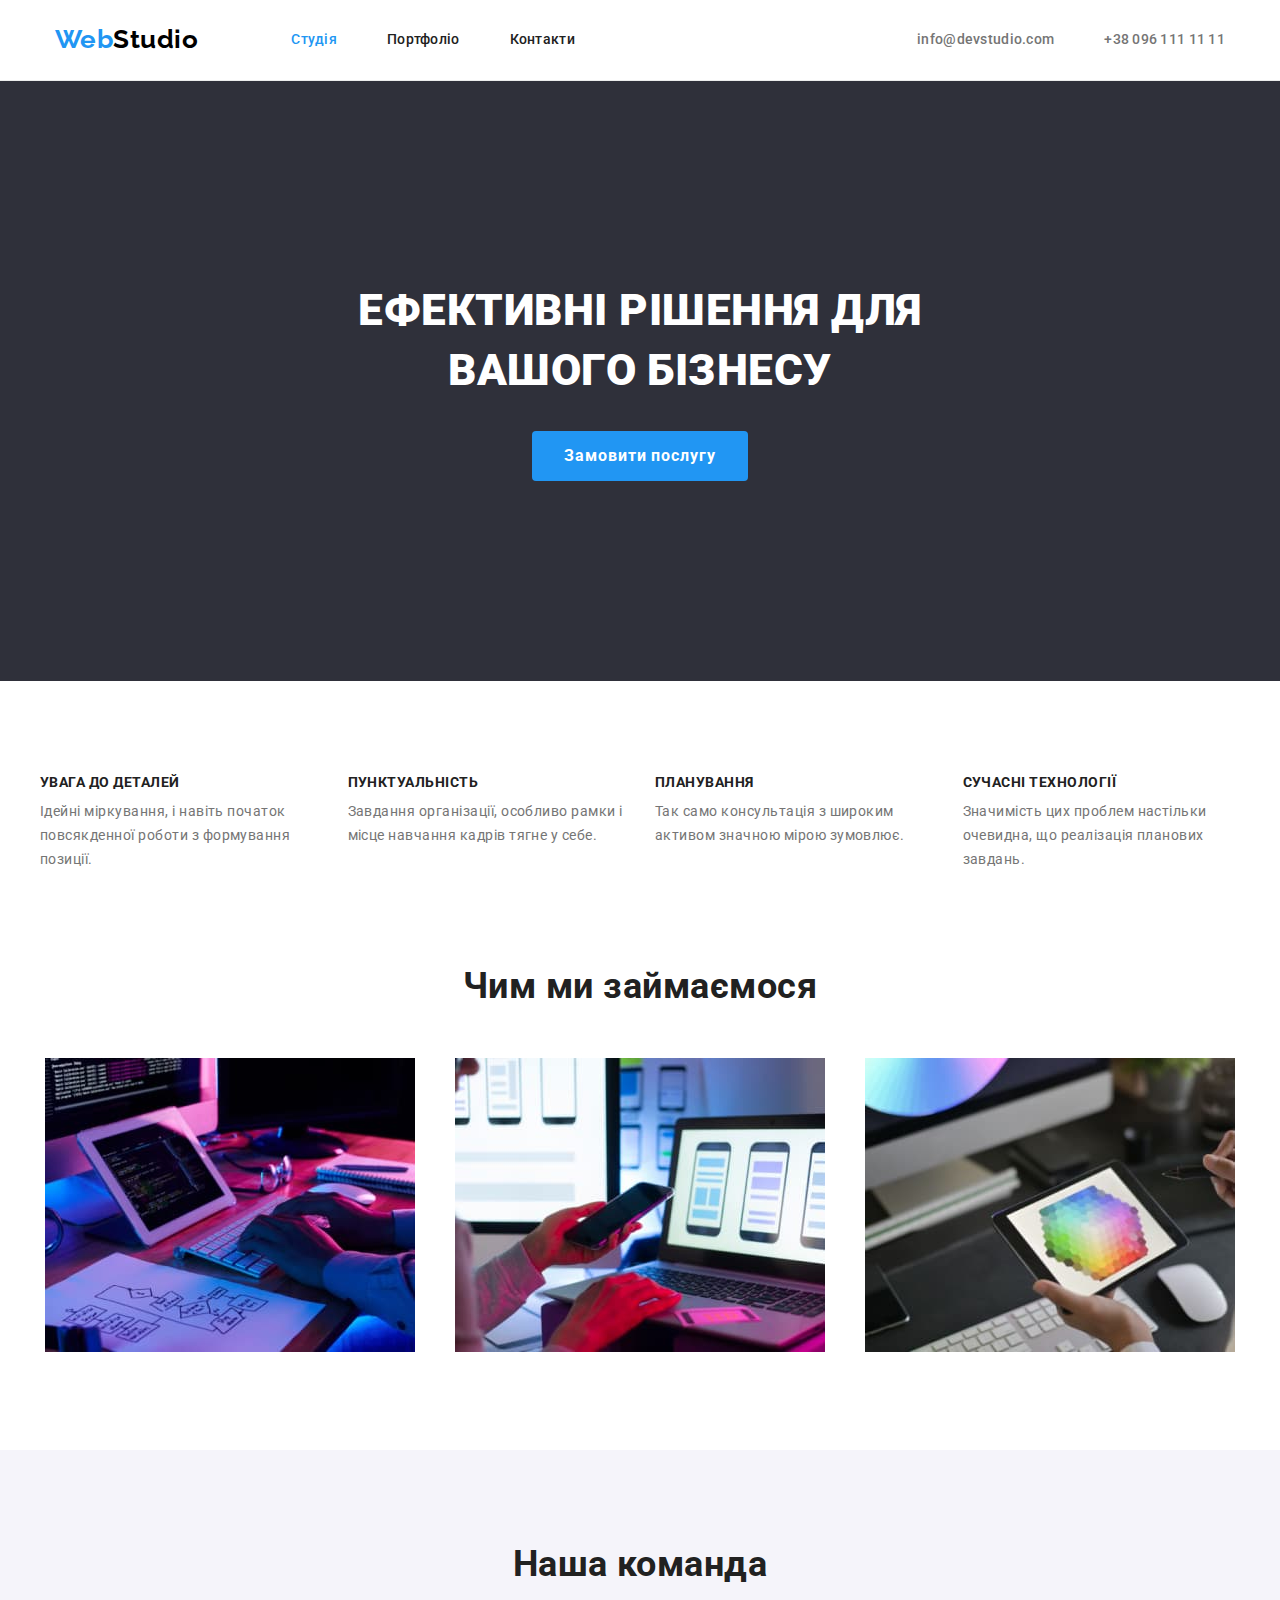
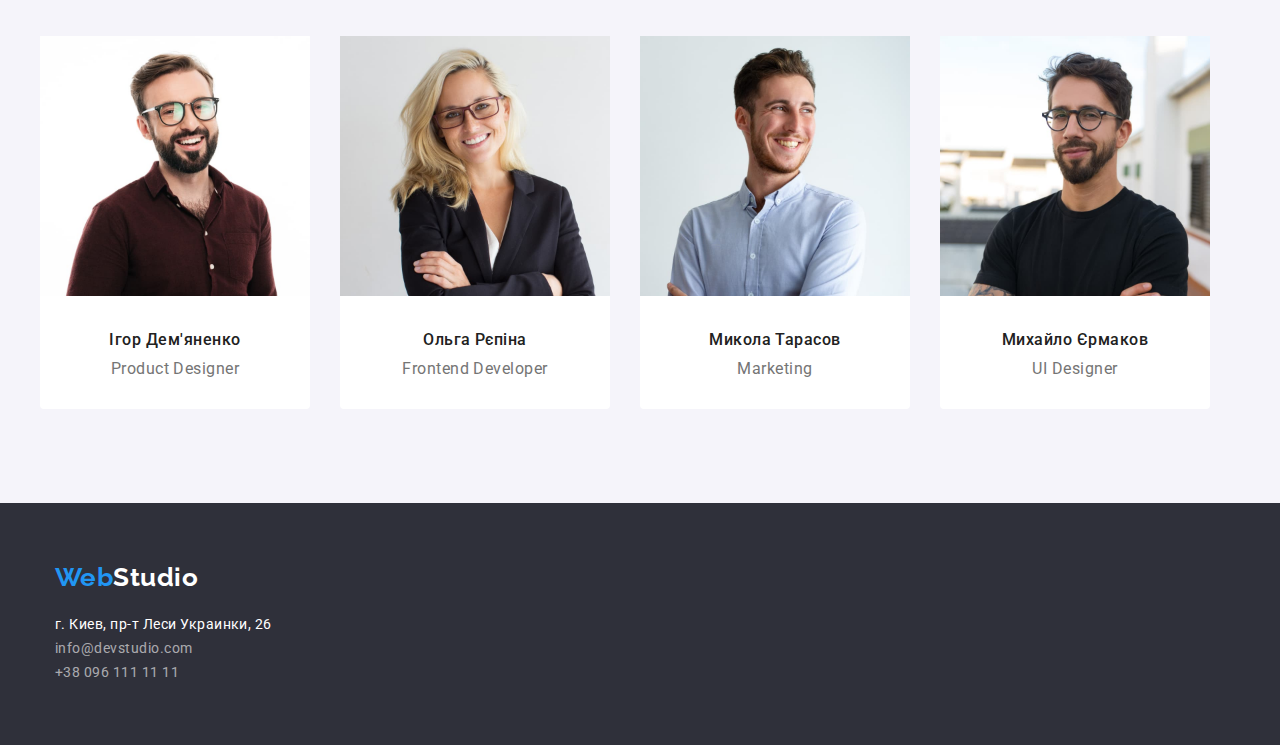
==== index.html @ 3d0d8d40 "start" ====
<!DOCTYPE html>
<html lang="uk">
<head>
    <meta charset="UTF-8">
    <meta http-equiv="X-UA-Compatible" content="IE=edge">
    <meta name="viewport" content="width=device-width, initial-scale=1.0">
    <link href="https://fonts.googleapis.com/css2?family=Raleway:wght@700&family=Roboto:wght@400;500;700;900&display=swap" rel="stylesheet">
    <link rel="stylesheet" href="https://cdnjs.cloudflare.com/ajax/libs/modern-normalize/1.1.0/modern-normalize.min.css">
    <link rel="stylesheet" href="./css/styles.css">
    <title>Document</title>
</head>
<body>
    <header>
        <div class="main-nav container">
            <nav>
                <a href="./index.html" class="logo">Web<span class="logo-studio">Studio</span></a>
                <ul class="site-nav list">
                    <li class="item"><a href="./index.html" class="nav-title current">Студія</a></li>
                    <li class="item"><a href="./portfolio.html" class="nav-title">Портфоліо</a></li>
                    <li class="item"><a href="" class="nav-title">Контакти</a></li>
                </ul>
            </nav>
            <ul class="contacts list">
                <li class="item"><a href="mailto:info@devstudio.com" class="top-contacts">info@devstudio.com</a></li>
                <li class="item"><a href="tel:+380961111111" class="top-contacts">+38 096 111 11 11</a></li>
            </ul>
        </div>

    </header>
   <main>
    <section class="section hero">
        <h1 class="hero-title">Ефективні рішення для<br> вашого бізнесу</h1>
        <button type="button" class="order-btn">Замовити послугу</button>
    </section>
    <section class="section descr">
        <div class="container">
            <h2 class="hidden-descr">Опис</h2>
            <ul class="descr-list list">
                <li class="item">
                    <h3 >УВАГА ДО ДЕТАЛЕЙ</h3>
                    <p>Ідейні міркування, і навіть початок повсякденної роботи з формування позиції.</p>
                </li>
                <li class="item">
                    <h3>ПУНКТУАЛЬНІСТЬ</h3>
                    <p>Завдання організації, особливо рамки і місце навчання кадрів тягне у себе.</p>
                </li>
                <li class="item">
                    <h3>ПЛАНУВАННЯ</h3>
                    <p>Так само консультація з широким активом значною мірою зумовлює.</p>
                </li>
                <li class="item">
                    <h3>СУЧАСНІ ТЕХНОЛОГІЇ</h3>
                    <p>Значимість цих проблем настільки очевидна, що реалізація планових завдань.</p>
                </li>
            
            </ul>
        </div>
    </section>
    <section class="section samples">
        <div class="container">
            <h2>Чим ми займаємося</h2>
        <ul class="samples-list list">
            <li class="item"><img src="./images/img1.jpg" alt="Приклад роботи 1" width="370"></li>
            <li class="item"><img src="./images/img2.jpg" alt="Приклад роботи 2" width="370"></li>
            <li class="item"><img src="./images/img3.jpg" alt="Приклад роботи 3" width="370"></li>
        </ul>
        </div>
    </section>
    <section class="section team">
        <div class="container">
            <h2>Наша команда</h2>
        <ul class="team-list list">
            <li class="item">
                <img src="./images/teamcard1.jpg" alt="Ігор Дем'яненко" width="270">
                <div class="card">
                    <h3>Ігор Дем'яненко</h3> 
                    <p>Product Designer</p>
                </div>
            </li>
            <li class="item">
                <img src="./images/teamcard2.jpg" alt="Ольга Рєпіна" width="270">
                <div class="card">
                    <h3>Ольга Рєпіна</h3>
                    <p>Frontend Developer</p>
                </div>
            </li>
            <li class="item">
                <img src="./images/teamcard3.jpg" alt="Микола Тарасов" width="270">
                <div class="card">
                    <h3>Микола Тарасов</h3>
                    <p>Marketing</p>
                </div>
            </li>
            <li class="item">
                <img src="./images/teamcard4.jpg" alt="Михайло Єрмаков" width="270">
                <div class="card">
                    <h3>Михайло Єрмаков</h3>
                    <p>UI Designer</p>
                </div>
            </li>
            
        </ul>
        </div>
    </section>
   </main>
    <footer>
        <div class="container">
            <a href="./index.html" class="logo">Web<span class="logo-studio">Studio</span></a>
        <address>
            <ul class="list">         
                <li><a href="https://goo.gl/maps/KLGtmUiZqjjmd39q9" target="_blank"  rel="noopener noreferrer" class="gm-adr" >г. Киев, пр-т Леси Украинки, 26</a></li>         
                <li><a href="mailto:info@devstudio.com" class="bottom-contacts">info@devstudio.com</a></li>
                <li><a href="tel:+380961111111" class="bottom-contacts">+38 096 111 11 11</a></li>
            </ul>
        </address>
        </div>

    </footer>
    
    
</body>
</html>
---- css/styles.css ----
:root {
    --accent-color: #2196F3;
    --primary-text-color: #757575;
    --title-text-color: #212121;
    --title-white-color: #ffffff;
    --title-black-color: #000000;
    --dark-bgr:#2F303A;
    --sort-bgr-btn:#F5F4FA;
}
body {
    font-family:Roboto, sans-serif;
    letter-spacing: 0.03em;
    color: var(--primary-text-color);
    background-color:#ffffff;
}
h1, h2, h3, h4, h5, h6, ul, p {
    margin: 0;

}

.list {
    list-style-type: none;
    padding-inline-start: 0;
}
.section {
    padding: 94px 15px;
}

.container {
    width: 1200px;
    margin: 0 auto;
    
}

header .container {
    padding: 0 15px;
}
footer .container {
    padding: 60px 15px;
}

header {
    border-bottom: 1px solid #ECECEC;
}
.main-nav {
    display: flex;
    align-items: center;
}
.main-nav nav{
    display: flex;
    align-items: center;
}
.logo{
    margin-right: 93px;  
    color: var(--accent-color);
    font-family: Raleway, sans-serif;
    font-style: normal;
    font-weight: 700;
    font-size: 26px;
    text-decoration: none;
}
footer .logo {
    display: inline-block;
    margin-bottom: 20px;
    margin-right: 0;
}
header .logo-studio{
    color: var(--title-black-color);
}

footer .logo-studio{
    color: var(--title-white-color);
}


.site-nav {
    display: flex;
}

.site-nav .item + .item {
    margin-left: 50px;
}

.nav-title {
    display: block;
    padding-top: 32px;
    padding-bottom: 32px;

    color: var(--title-text-color);

    font-weight: 500;
    font-size: 14px;
    letter-spacing: 0.02em;
    line-height: 1.14;
    text-decoration: none;
}
.nav-title:visited {
    color: var(--title-text-color);
}

.nav-title:hover, 
.nav-title:focus {
    color: var(--accent-color);
}
.nav-title.current {
    color: var(--accent-color);
}
.contacts {
    display: flex;
    margin-left: auto;
}

.contacts .item + .item {
    margin-left: 50px;
}

.top-contacts {
    display: block;
    padding-top: 32px;
    padding-bottom: 32px;

    color: inherit;
    font-weight: 500;
    font-size: 14px;
    letter-spacing: 0.02em;
    line-height: 1.14;
    text-decoration: none;
}
.top-contacts:active, 
.top-contacts:focus, 
.top-contacts:hover {
    color: var(--accent-color);
}


.hero {
    background-color:var(--dark-bgr);
    text-align: center;
    padding-top: 200px;
    padding-bottom: 200px;
}

.hero-title {
    
    margin-top: 0;
    margin-bottom: 30px;
    font-weight: 900;
    font-size: 44px;
    color: var(--title-white-color);        
    
    line-height: 1.36;
    text-transform: uppercase;
}

.order-btn {
    display: inline-block;
    padding: 10px 32px;
    border: none;
    border-radius: 4px;

    background-color: var(--accent-color);
    color:var(--title-white-color);

    font-family: inherit;
    font-weight: 700;
    font-size: 16px;
    line-height: 1.87;
    letter-spacing: 0.06em; 
    cursor: pointer;
    text-align: center;
}

.hidden-descr {
    display: none;
}

.section.descr {
    padding-bottom: 0;

}
.descr .descr-list {
    display: flex;
}
.descr .item {
    margin-right: 30px;
    width: calc((100% - 90px) / 4);
}
.descr .item:last-child {
    margin-right: 0;
}

.descr h3 {
    margin-bottom: 10px;

    font-weight: 700;
    font-size: 14px;
    color: var(--title-text-color);
    line-height: 1.14;
}
.descr p {
    font-size: 14px;
    line-height: 1.71;
}
.samples {
    vertical-align: top;
    text-align: center;
}
.samples .samples-list {
    display: flex;
}
.samples .item {
    margin-right: 30px;
    width: calc((100% - 60px) / 3);
    
}

.samples .item:last-child {
    margin-right: 0;
}
.samples h2, .team h2 {
    margin-bottom: 50px;

    font-weight: 700;
    font-size: 36px;
    color: var(--title-text-color);
    text-align: center;
    line-height: 1.16;
}
.team {
    background-color: var(--sort-bgr-btn);
    font-size: 16px;
    line-height: 1.18;
    text-align: center;
    
}
.team-list {
    display: flex;
}
.team .item {
    margin-right: 30px;
    width: 270px;

    background-color: var(--title-white-color);
    border-radius: 0px 0px 4px 4px;

}

.team .item:last-child {
    margin-right: 0;
}
.team .card {
    padding: 30px 0;

}
.team h3 {
    font-size: inherit;
    line-height: inherit;
    font-weight: 500;
    color: var(--title-text-color);
    margin-bottom: 10px;
}

footer {
    background-color: var(--dark-bgr);
}
.gm-adr {
    font-size: 14px;
    color: var(--title-white-color);
    font-style: normal;
    text-decoration: none;
    line-height: 1.71;
}

.bottom-contacts {
    font-size: 14px;
    color: rgba(255, 255, 255, 0.6);
    font-style: normal;
    text-decoration: none;
    line-height: 1.71;
}
.gm-adr:hover, 
.gm-adr:focus, 
.bottom-contacts:hover, 
.bottom-contacts:focus{
    color: var(--accent-color);
}

.sort {
    display: flex;
    justify-content: center;
    margin-bottom: 50px;
}
.sort .item {
    margin-right: 8px;
}

.sort button {
    padding: 6px 22px;
    border: none;
    border-radius: 4px;
    font-family: inherit;
    background-color: var(--sort-bgr-btn);
    color:var(--title-text-color);
    font-weight: 500;
    font-size: 16px;
    line-height: 1.62;
    cursor: pointer;
}

.sort button:hover, .sort button:focus {
    background-color: var(--accent-color);
    color: var(--title-white-color);
}
.galary {
    display: flex;
    flex-wrap: wrap;
}
.galary .item {
    margin-right: 30px;
    margin-bottom: 30px;
    width: 370px;
}
.galary .item:nth-child(3n) {
    margin-right: 0;
}
.galary .item:nth-last-child(-n+3){
    margin-bottom: 0; 
}

.galary a {
    text-decoration: none;
    color:inherit;
}

.galary img {
    display: block;
}

.galary .gal-card {
    padding: 20px 24px;
    border-left: 1px solid #EEEEEE;
    border-right:  1px solid #EEEEEE;
    border-bottom:  1px solid #EEEEEE;
}

.galary h2 {
    font-weight: 700;
    font-size: 18px;
    color: var(--title-text-color);
    letter-spacing: 0.06em;
    line-height: 2;
}
.galary p {
    font-size: 16px;
    line-height: 1.87;
}
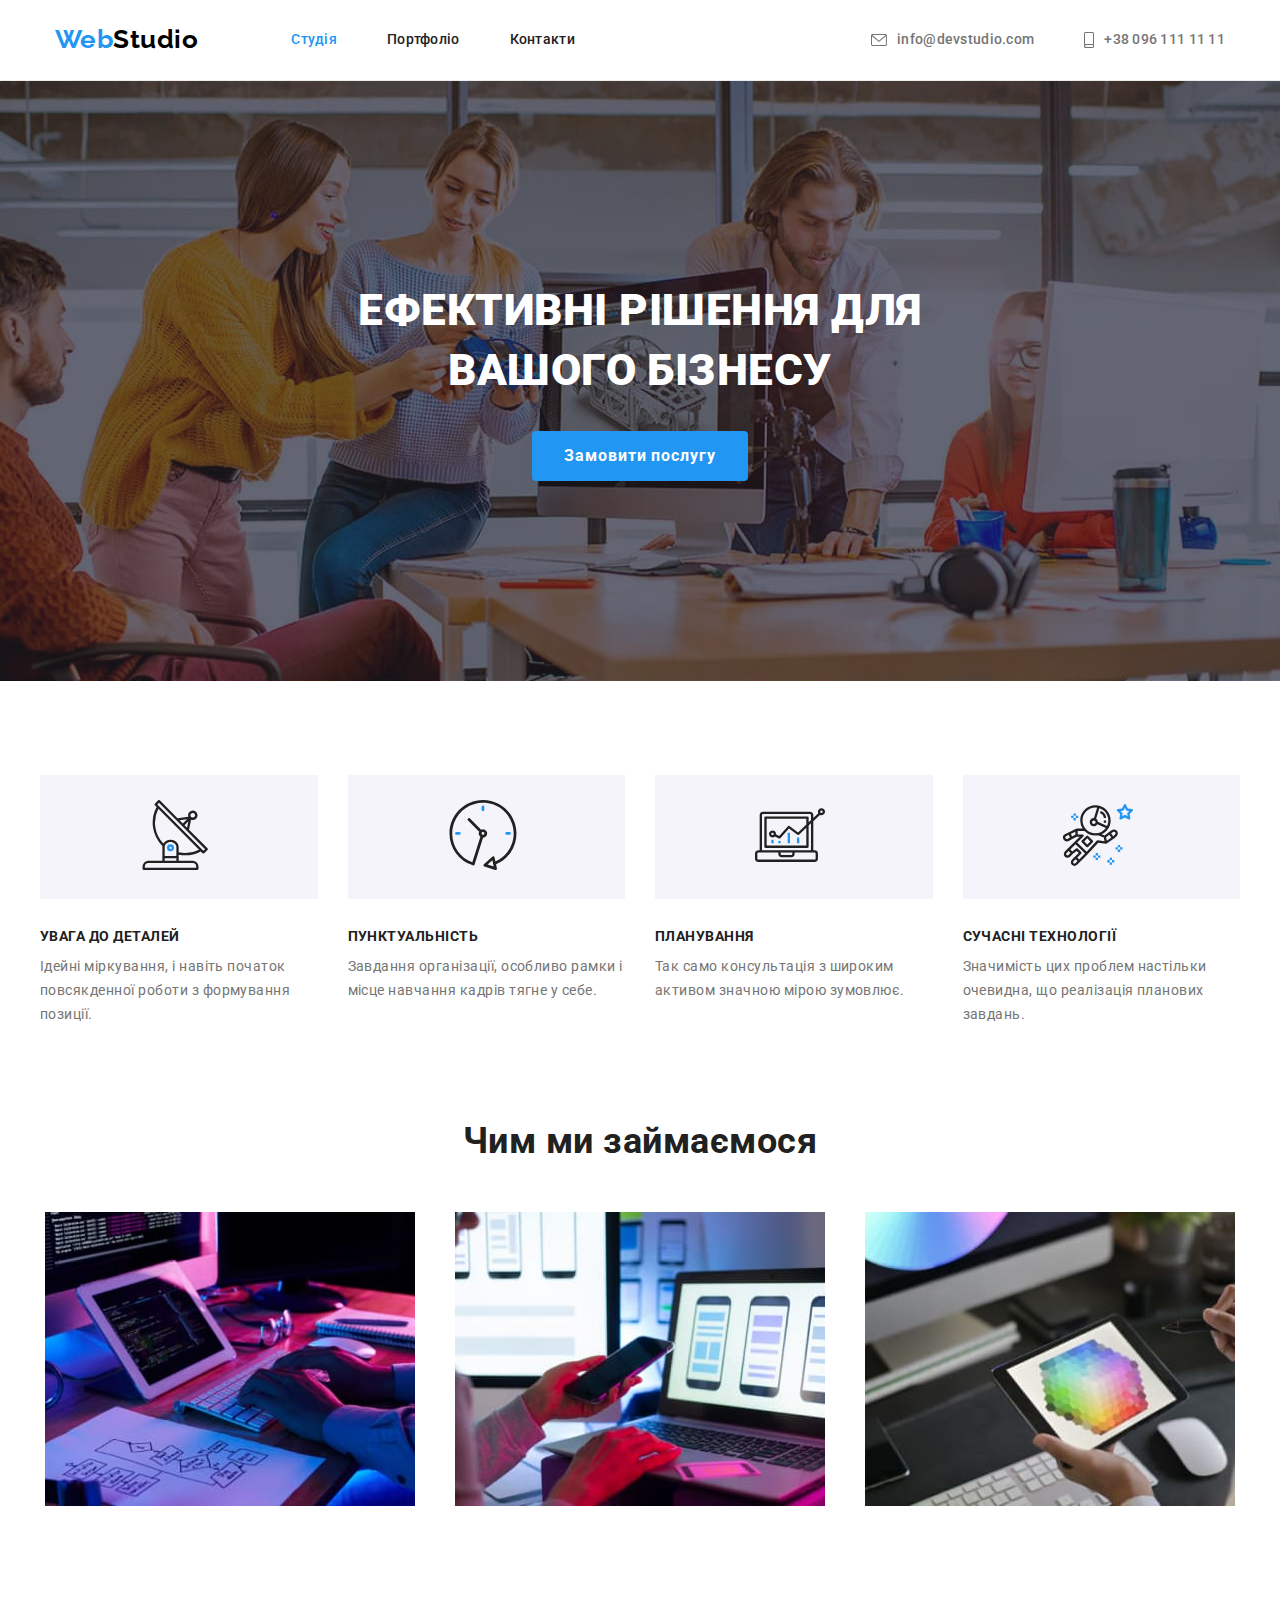
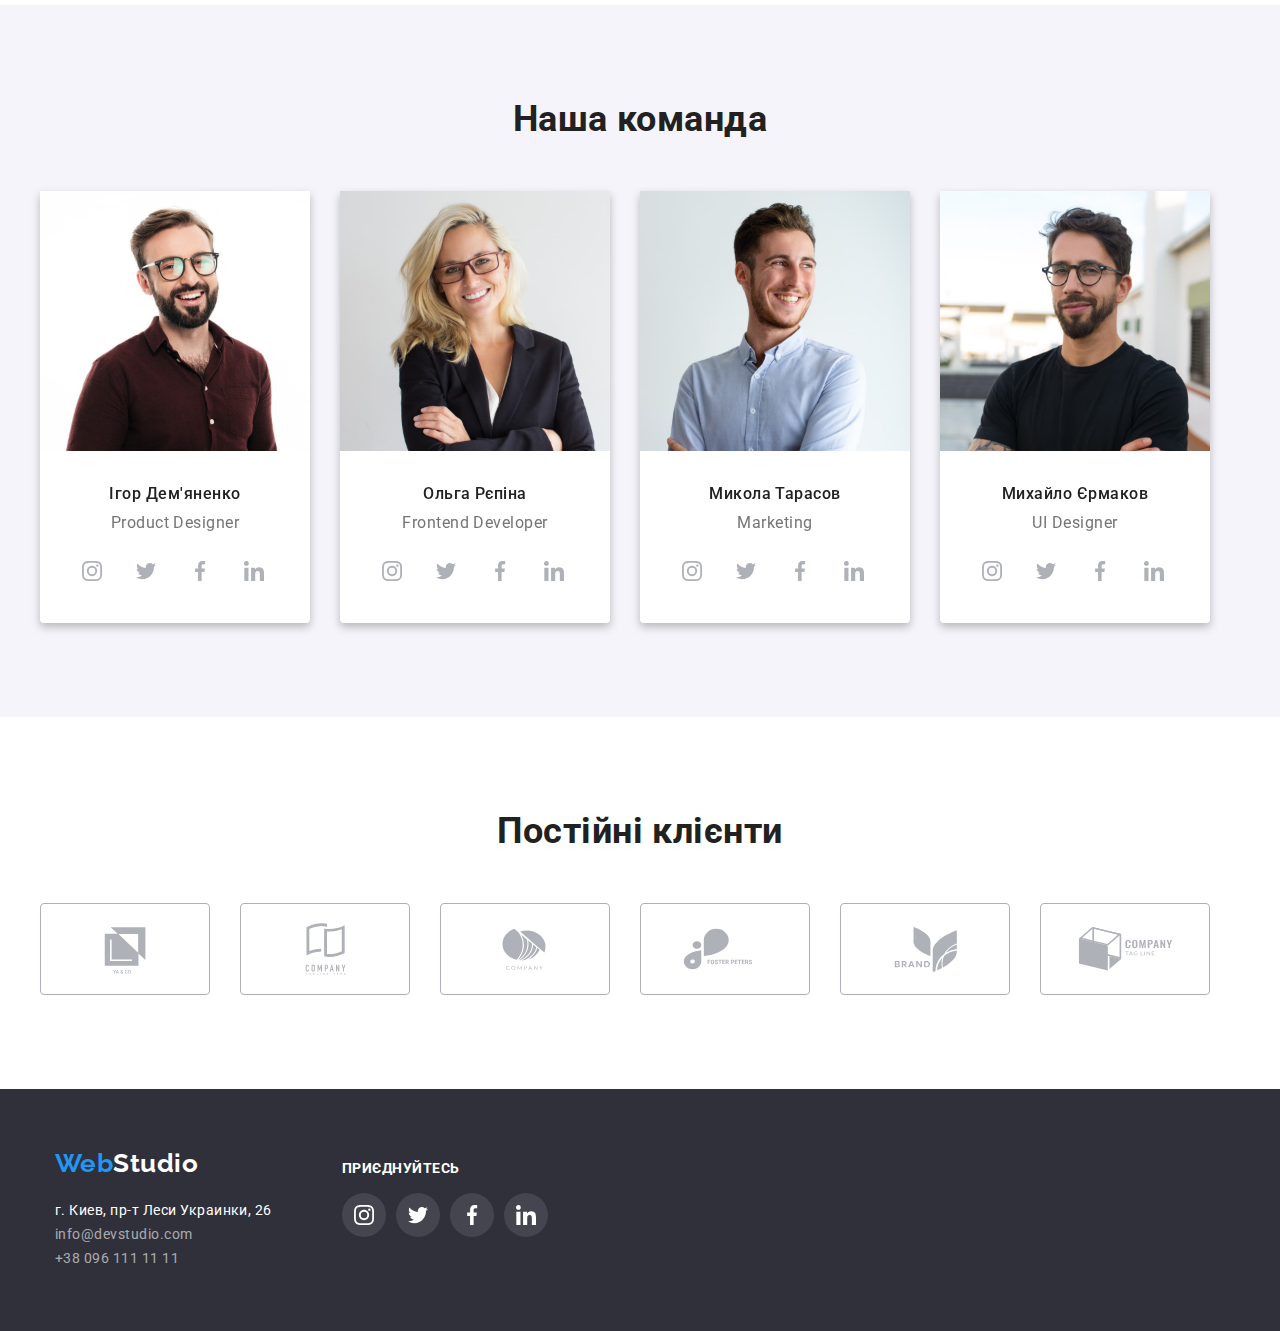
==== commit ac1ca5d6: "update" ====
--- a/index.html
+++ b/index.html
@@ -21,8 +21,20 @@
                 </ul>
             </nav>
             <ul class="contacts list">
-                <li class="item"><a href="mailto:info@devstudio.com" class="top-contacts">info@devstudio.com</a></li>
-                <li class="item"><a href="tel:+380961111111" class="top-contacts">+38 096 111 11 11</a></li>
+                <li class="item">
+                    <a href="mailto:info@devstudio.com" class="top-contacts">
+                        <svg class="icon" width="16" height="12">
+                            <use href="./images/icons.svg#envelope"></use>
+                        </svg>
+                        info@devstudio.com
+                    </a>
+                </li>
+                <li class="item"><a href="tel:+380961111111" class="top-contacts">
+                    <svg class="icon" width="10" height="16">
+                        <use href="./images/icons.svg#smartphone"></use>
+                    </svg>
+                    +38 096 111 11 11
+                </a></li>
             </ul>
         </div>
 
@@ -37,18 +49,38 @@
             <h2 class="hidden-descr">Опис</h2>
             <ul class="descr-list list">
                 <li class="item">
+                    <div class="icon-block">
+                        <svg class="icon" width="70" height="70">
+                            <use href="./images/icons.svg#antena"></use>
+                        </svg>
+                    </div>
                     <h3 >УВАГА ДО ДЕТАЛЕЙ</h3>
                     <p>Ідейні міркування, і навіть початок повсякденної роботи з формування позиції.</p>
                 </li>
                 <li class="item">
+                    <div class="icon-block">
+                        <svg class="icon" width="70" height="70">
+                            <use href="./images/icons.svg#clock"></use>
+                        </svg>
+                    </div>
                     <h3>ПУНКТУАЛЬНІСТЬ</h3>
                     <p>Завдання організації, особливо рамки і місце навчання кадрів тягне у себе.</p>
                 </li>
                 <li class="item">
+                    <div class="icon-block">
+                        <svg class="icon" width="70" height="70">
+                            <use href="./images/icons.svg#diagram"></use>
+                        </svg>
+                    </div>
                     <h3>ПЛАНУВАННЯ</h3>
                     <p>Так само консультація з широким активом значною мірою зумовлює.</p>
                 </li>
                 <li class="item">
+                    <div class="icon-block">
+                        <svg class="icon" width="70" height="70">
+                            <use href="./images/icons.svg#astronaut"></use>
+                        </svg>
+                    </div>
                     <h3>СУЧАСНІ ТЕХНОЛОГІЇ</h3>
                     <p>Значимість цих проблем настільки очевидна, що реалізація планових завдань.</p>
                 </li>
@@ -75,6 +107,36 @@
                 <div class="card">
                     <h3>Ігор Дем'яненко</h3> 
                     <p>Product Designer</p>
+                    <ul class="social list">
+                        <li>
+                            <a href="" class="sc-item" title="">
+                                <svg class="icon" width="20" height="20">
+                                    <use href="./images/icons.svg#instagram"></use>
+                                </svg>
+                            </a>
+                        </li>
+                        <li>
+                            <a href="" class="sc-item" title="">
+                                <svg class="icon" width="20" height="20">
+                                    <use href="./images/icons.svg#twitter"></use>
+                                </svg>
+                            </a>
+                        </li>
+                        <li>
+                            <a href="" class="sc-item" title="">
+                                <svg class="icon" width="20" height="20">
+                                    <use href="./images/icons.svg#facebook"></use>
+                                </svg>
+                            </a>
+                        </li>
+                        <li>
+                            <a href="" class="sc-item" title="">
+                                <svg class="icon" width="20" height="20">
+                                    <use href="./images/icons.svg#linkedin"></use>
+                                </svg>
+                            </a>
+                        </li>
+                    </ul>
                 </div>
             </li>
             <li class="item">
@@ -82,6 +144,36 @@
                 <div class="card">
                     <h3>Ольга Рєпіна</h3>
                     <p>Frontend Developer</p>
+                    <ul class="social list">
+                        <li>
+                            <a href="" class="sc-item" title="">
+                                <svg class="icon" width="20" height="20">
+                                    <use href="./images/icons.svg#instagram"></use>
+                                </svg>
+                            </a>
+                        </li>
+                        <li>
+                            <a href="" class="sc-item" title="">
+                                <svg class="icon" width="20" height="20">
+                                    <use href="./images/icons.svg#twitter"></use>
+                                </svg>
+                            </a>
+                        </li>
+                        <li>
+                            <a href="" class="sc-item" title="">
+                                <svg class="icon" width="20" height="20">
+                                    <use href="./images/icons.svg#facebook"></use>
+                                </svg>
+                            </a>
+                        </li>
+                        <li>
+                            <a href="" class="sc-item" title="">
+                                <svg class="icon" width="20" height="20">
+                                    <use href="./images/icons.svg#linkedin"></use>
+                                </svg>
+                            </a>
+                        </li>
+                    </ul>
                 </div>
             </li>
             <li class="item">
@@ -89,6 +181,36 @@
                 <div class="card">
                     <h3>Микола Тарасов</h3>
                     <p>Marketing</p>
+                    <ul class="social list">
+                        <li>
+                            <a href="" class="sc-item" title="">
+                                <svg class="icon" width="20" height="20">
+                                    <use href="./images/icons.svg#instagram"></use>
+                                </svg>
+                            </a>
+                        </li>
+                        <li>
+                            <a href="" class="sc-item" title="">
+                                <svg class="icon" width="20" height="20">
+                                    <use href="./images/icons.svg#twitter"></use>
+                                </svg>
+                            </a>
+                        </li>
+                        <li>
+                            <a href="" class="sc-item" title="">
+                                <svg class="icon" width="20" height="20">
+                                    <use href="./images/icons.svg#facebook"></use>
+                                </svg>
+                            </a>
+                        </li>
+                        <li>
+                            <a href="" class="sc-item" title="">
+                                <svg class="icon" width="20" height="20">
+                                    <use href="./images/icons.svg#linkedin"></use>
+                                </svg>
+                            </a>
+                        </li>
+                    </ul>
                 </div>
             </li>
             <li class="item">
@@ -96,23 +218,138 @@
                 <div class="card">
                     <h3>Михайло Єрмаков</h3>
                     <p>UI Designer</p>
+                    <ul class="social list">
+                        <li>
+                            <a href="" class="sc-item" title="">
+                                <svg class="icon" width="20" height="20">
+                                    <use href="./images/icons.svg#instagram"></use>
+                                </svg>
+                            </a>
+                        </li>
+                        <li>
+                            <a href="" class="sc-item" title="">
+                                <svg class="icon" width="20" height="20">
+                                    <use href="./images/icons.svg#twitter"></use>
+                                </svg>
+                            </a>
+                        </li>
+                        <li>
+                            <a href="" class="sc-item" title="">
+                                <svg class="icon" width="20" height="20">
+                                    <use href="./images/icons.svg#facebook"></use>
+                                </svg>
+                            </a>
+                        </li>
+                        <li>
+                            <a href="" class="sc-item" title="">
+                                <svg class="icon" width="20" height="20">
+                                    <use href="./images/icons.svg#linkedin"></use>
+                                </svg>
+                            </a>
+                        </li>
+                    </ul>
                 </div>
             </li>
             
         </ul>
         </div>
     </section>
+    <section class="section clients">
+        <div class="container">
+            <h2>Постійні клієнти</h2>
+        <ul class="clients-list list">
+            <li class="item">
+                <a href="" class="thumb">
+                    <svg class="icon" width="106" height="60">
+                        <use href="./images/icons.svg#client1"></use>
+                    </svg>
+                </a>
+            </li>
+            <li class="item">
+                <a href="" class="thumb">
+                    <svg class="icon" width="106" height="60">
+                        <use href="./images/icons.svg#client2"></use>
+                    </svg>
+                </a>
+            </li>
+            <li class="item">
+                <a href="" class="thumb">
+                    <svg class="icon" width="106" height="60">
+                        <use href="./images/icons.svg#client3"></use>
+                    </svg>
+                </a>
+            </li>
+            <li class="item">
+                <a href="" class="thumb">
+                    <svg class="icon" width="106" height="60">
+                        <use href="./images/icons.svg#client4"></use>
+                    </svg>
+                </a>
+            </li>
+            <li class="item">
+                <a href="" class="thumb">
+                    <svg class="icon" width="106" height="60">
+                        <use href="./images/icons.svg#client5"></use>
+                    </svg>
+                </a>
+            </li>
+            <li class="item">
+                <a href="" class="thumb">
+                    <svg class="icon" width="106" height="60">
+                        <use href="./images/icons.svg#client6"></use>
+                    </svg>
+                </a>
+            </li>
+        </ul>
+        </div>
+    </section>
    </main>
     <footer>
-        <div class="container">
+        <div class="container flex-footer">
+            
+        <address>
             <a href="./index.html" class="logo">Web<span class="logo-studio">Studio</span></a>
-        <address>
             <ul class="list">         
                 <li><a href="https://goo.gl/maps/KLGtmUiZqjjmd39q9" target="_blank"  rel="noopener noreferrer" class="gm-adr" >г. Киев, пр-т Леси Украинки, 26</a></li>         
                 <li><a href="mailto:info@devstudio.com" class="bottom-contacts">info@devstudio.com</a></li>
                 <li><a href="tel:+380961111111" class="bottom-contacts">+38 096 111 11 11</a></li>
             </ul>
         </address>
+
+
+       <div class="f-social">
+        <h2>приєднуйтесь</h2>
+        <ul class="social list">
+            <li>
+                <a href="" class="sc-item" title="">
+                    <svg class="icon" width="20" height="20">
+                        <use href="./images/icons.svg#instagram"></use>
+                    </svg>
+                </a>
+            </li>
+            <li>
+                <a href="" class="sc-item" title="">
+                    <svg class="icon" width="20" height="20">
+                        <use href="./images/icons.svg#twitter"></use>
+                    </svg>
+                </a>
+            </li>
+            <li>
+                <a href="" class="sc-item" title="">
+                    <svg class="icon" width="20" height="20">
+                        <use href="./images/icons.svg#facebook"></use>
+                    </svg>
+                </a>
+            </li>
+            <li>
+                <a href="" class="sc-item" title="">
+                    <svg class="icon" width="20" height="20">
+                        <use href="./images/icons.svg#linkedin"></use>
+                    </svg>
+                </a>
+            </li>
+        </ul>
+       </div>
         </div>
 
     </footer>
--- a/css/styles.css
+++ b/css/styles.css
@@ -6,6 +6,7 @@
     --title-black-color: #000000;
     --dark-bgr:#2F303A;
     --sort-bgr-btn:#F5F4FA;
+    --soc-primary-color:#AFB1B8;
 }
 body {
     font-family:Roboto, sans-serif;
@@ -115,7 +116,7 @@
 }
 
 .top-contacts {
-    display: block;
+    display: inline-flex;
     padding-top: 32px;
     padding-bottom: 32px;
 
@@ -126,14 +127,28 @@
     line-height: 1.14;
     text-decoration: none;
 }
-.top-contacts:active, 
-.top-contacts:focus, 
-.top-contacts:hover {
+
+.top-contacts .icon {
+    fill: currentColor;
+    margin-right: 10px;
+    align-self: center;
+} 
+
+.contacts .item:hover,
+.contacts .item:active,
+.contacts .item:focus {
     color: var(--accent-color);
+    fill: var(--accent-color);
 }
 
 
 .hero {
+    background-image:
+    linear-gradient(90deg, rgba(47,48,58,0.4) 0%, rgba(47,48,58,0.4) 100%),
+    url(../images/heroImg.jpg);
+    background-position: center;
+    background-repeat: no-repeat;
+    
     background-color:var(--dark-bgr);
     text-align: center;
     padding-top: 200px;
@@ -181,6 +196,11 @@
 .descr .descr-list {
     display: flex;
 }
+.descr .icon-block {
+    background-color: var(--sort-bgr-btn);
+    margin-bottom: 30px;
+    padding: 25px 100px;
+}
 .descr .item {
     margin-right: 30px;
     width: calc((100% - 90px) / 4);
@@ -217,7 +237,7 @@
 .samples .item:last-child {
     margin-right: 0;
 }
-.samples h2, .team h2 {
+.samples h2, .team h2, .clients h2 {
     margin-bottom: 50px;
 
     font-weight: 700;
@@ -242,6 +262,7 @@
 
     background-color: var(--title-white-color);
     border-radius: 0px 0px 4px 4px;
+    filter: drop-shadow(0px 4px 4px rgba(0, 0, 0, 0.25));
 
 }
 
@@ -250,8 +271,8 @@
 }
 .team .card {
     padding: 30px 0;
-
-}
+}
+
 .team h3 {
     font-size: inherit;
     line-height: inherit;
@@ -259,9 +280,70 @@
     color: var(--title-text-color);
     margin-bottom: 10px;
 }
+.social {
+    margin-top: 16px;
+    display: flex;
+    padding-left: 30px;
+    padding-right: 30px;
+}
+
+.social .sc-item {
+    display: block;
+    width: 44px;
+    height: 44px;
+    margin-right: 10px;
+    padding: 12px;
+    border-radius: 50%;
+    background-color: var(--title-white-color);
+    fill: var(--soc-primary-color);
+}
+
+.social li {
+    margin-right: 10px;
+}
+
+.social .sc-item:hover {
+    background-color: var(--accent-color);
+    fill: var(--title-white-color);
+}
+.social :last-child {
+    margin-right: 0;
+}
+
+.clients-list {
+    display: flex;
+}
+.clients-list .item {
+    width: 170px;
+    height: 92px;
+    margin-right: 30px;
+}
+.clients-list :last-child {
+    margin-right: 0;
+}
+.clients-list .thumb {
+    display: block;
+    width: 100%;
+    height: 100%;
+    padding: 16px 32px;
+    border-width: 1px;
+    border-style: solid;
+    border-color: var(--soc-primary-color);
+    border-radius: 4px;
+    fill: var(--soc-primary-color);
+}
+
+.clients-list .thumb:hover {
+    fill: var(--accent-color);
+    border-color: var(--accent-color);
+}
 
 footer {
     background-color: var(--dark-bgr);
+}
+
+.flex-footer {
+    display: flex;
 }
 .gm-adr {
     font-size: 14px;
@@ -283,6 +365,28 @@
 .bottom-contacts:hover, 
 .bottom-contacts:focus{
     color: var(--accent-color);
+}
+
+.f-social {
+    margin-left: 70px;
+    padding-top: 12px;
+}
+
+.f-social .social {
+    padding: 0;
+    fill: var(--title-white-color);
+}
+
+.f-social h2 {
+    text-transform: uppercase;
+    font-weight: 700;
+    font-size: 14px;
+    line-height: 1.14;
+    color: var(--title-white-color);
+}
+.f-social .sc-item {
+    background-color: rgba(255, 255, 255, 0.1);
+    fill: var(--title-white-color);
 }
 
 .sort {
@@ -310,6 +414,7 @@
 .sort button:hover, .sort button:focus {
     background-color: var(--accent-color);
     color: var(--title-white-color);
+    filter: drop-shadow(0px 4px 4px rgba(0, 0, 0, 0.25));
 }
 .galary {
     display: flex;
@@ -319,7 +424,13 @@
     margin-right: 30px;
     margin-bottom: 30px;
     width: 370px;
-}
+    
+}
+
+.galary .item:hover{
+    box-shadow: 0px 5px 5px -5px rgba(34, 60, 80, 0.6);
+}
+
 .galary .item:nth-child(3n) {
     margin-right: 0;
 }
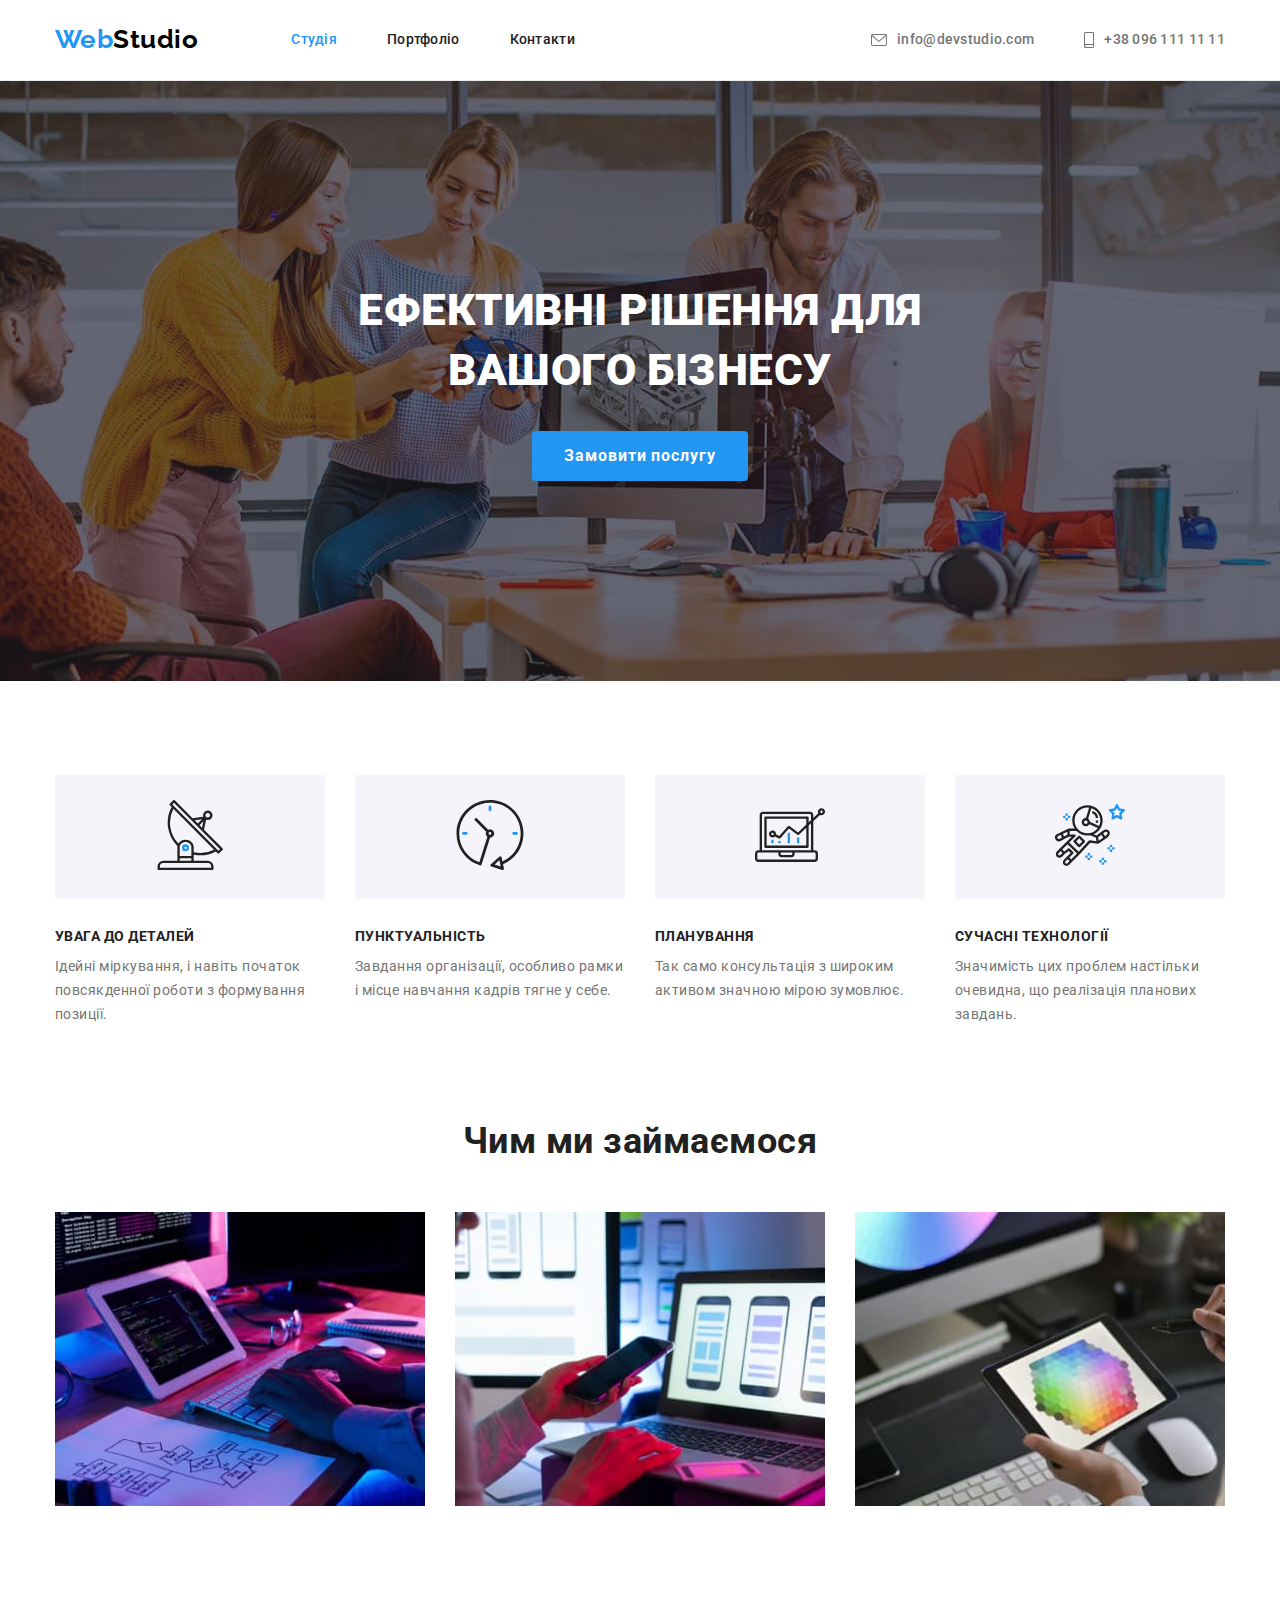
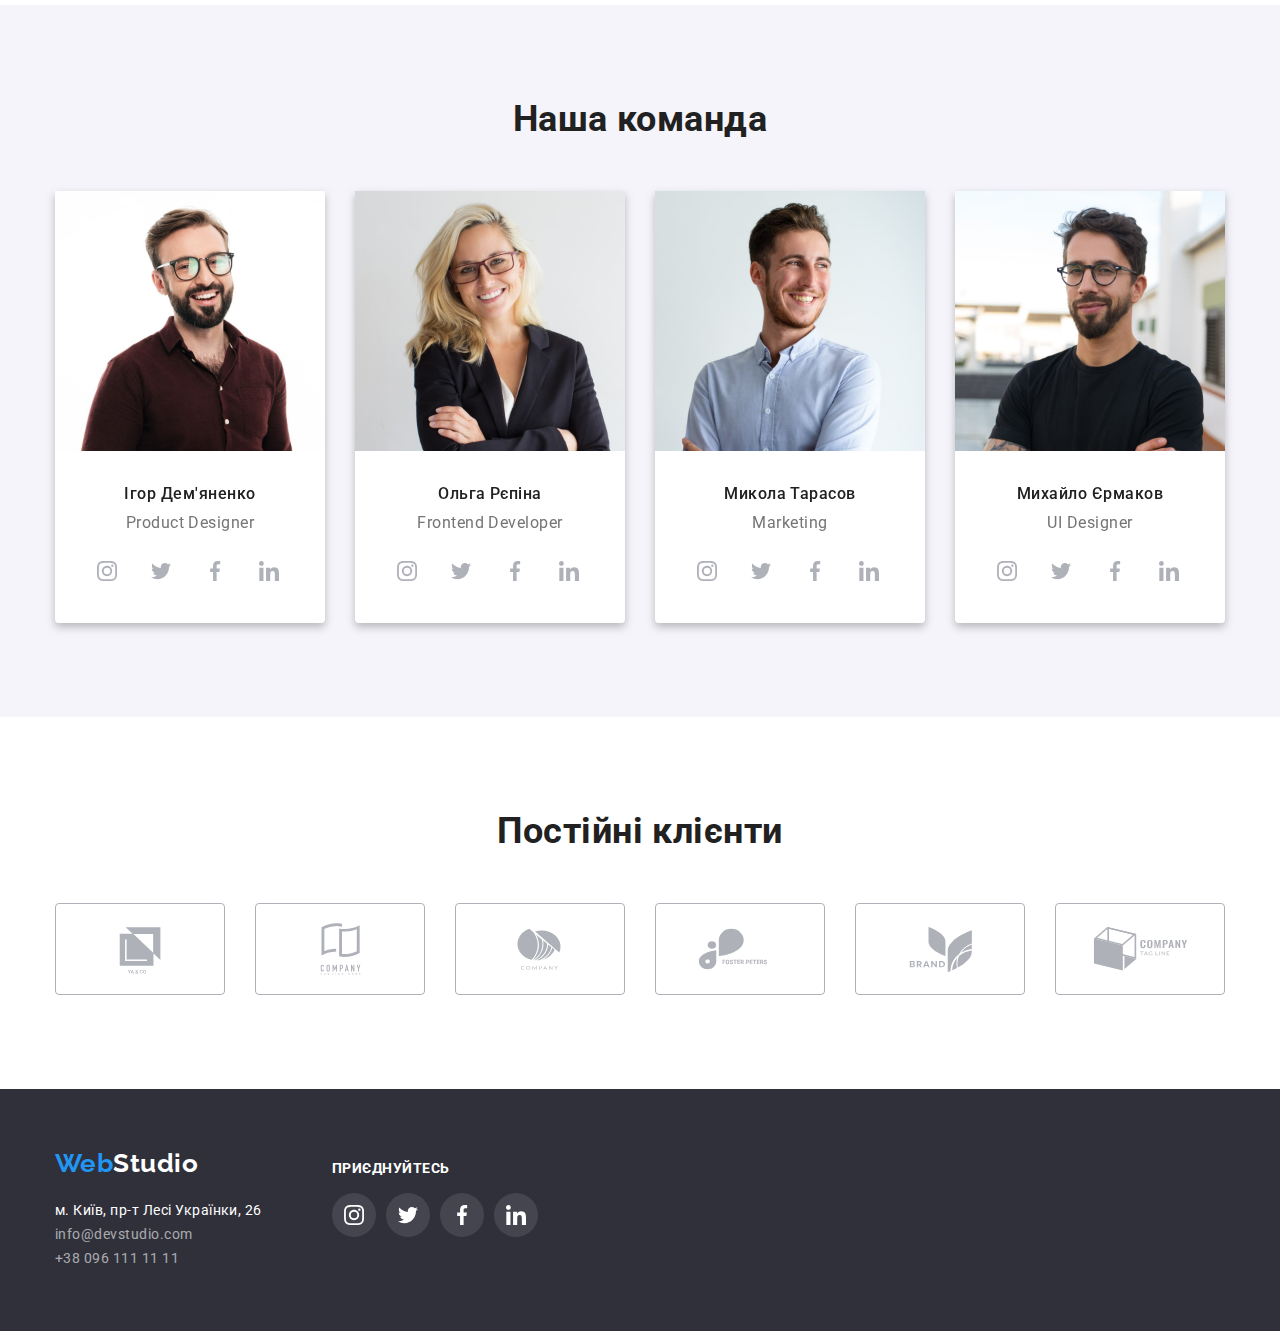
==== commit ec485a97: "update" ====
--- a/index.html
+++ b/index.html
@@ -310,7 +310,7 @@
         <address>
             <a href="./index.html" class="logo">Web<span class="logo-studio">Studio</span></a>
             <ul class="list">         
-                <li><a href="https://goo.gl/maps/KLGtmUiZqjjmd39q9" target="_blank"  rel="noopener noreferrer" class="gm-adr" >г. Киев, пр-т Леси Украинки, 26</a></li>         
+                <li><a href="https://goo.gl/maps/KLGtmUiZqjjmd39q9" target="_blank"  rel="noopener noreferrer" class="gm-adr" >м. Київ, пр-т Лесі Українки, 26</a></li>         
                 <li><a href="mailto:info@devstudio.com" class="bottom-contacts">info@devstudio.com</a></li>
                 <li><a href="tel:+380961111111" class="bottom-contacts">+38 096 111 11 11</a></li>
             </ul>
--- a/css/styles.css
+++ b/css/styles.css
@@ -24,20 +24,19 @@
     padding-inline-start: 0;
 }
 .section {
-    padding: 94px 15px;
+    padding: 94px 0;
 }
 
 .container {
     width: 1200px;
     margin: 0 auto;
-    
-}
-
-header .container {
-    padding: 0 15px;
-}
+    padding-left: 15px;
+    padding-right: 15px;
+}
+
 footer .container {
-    padding: 60px 15px;
+    padding-top: 60px;
+    padding-bottom: 60px;
 }
 
 header {
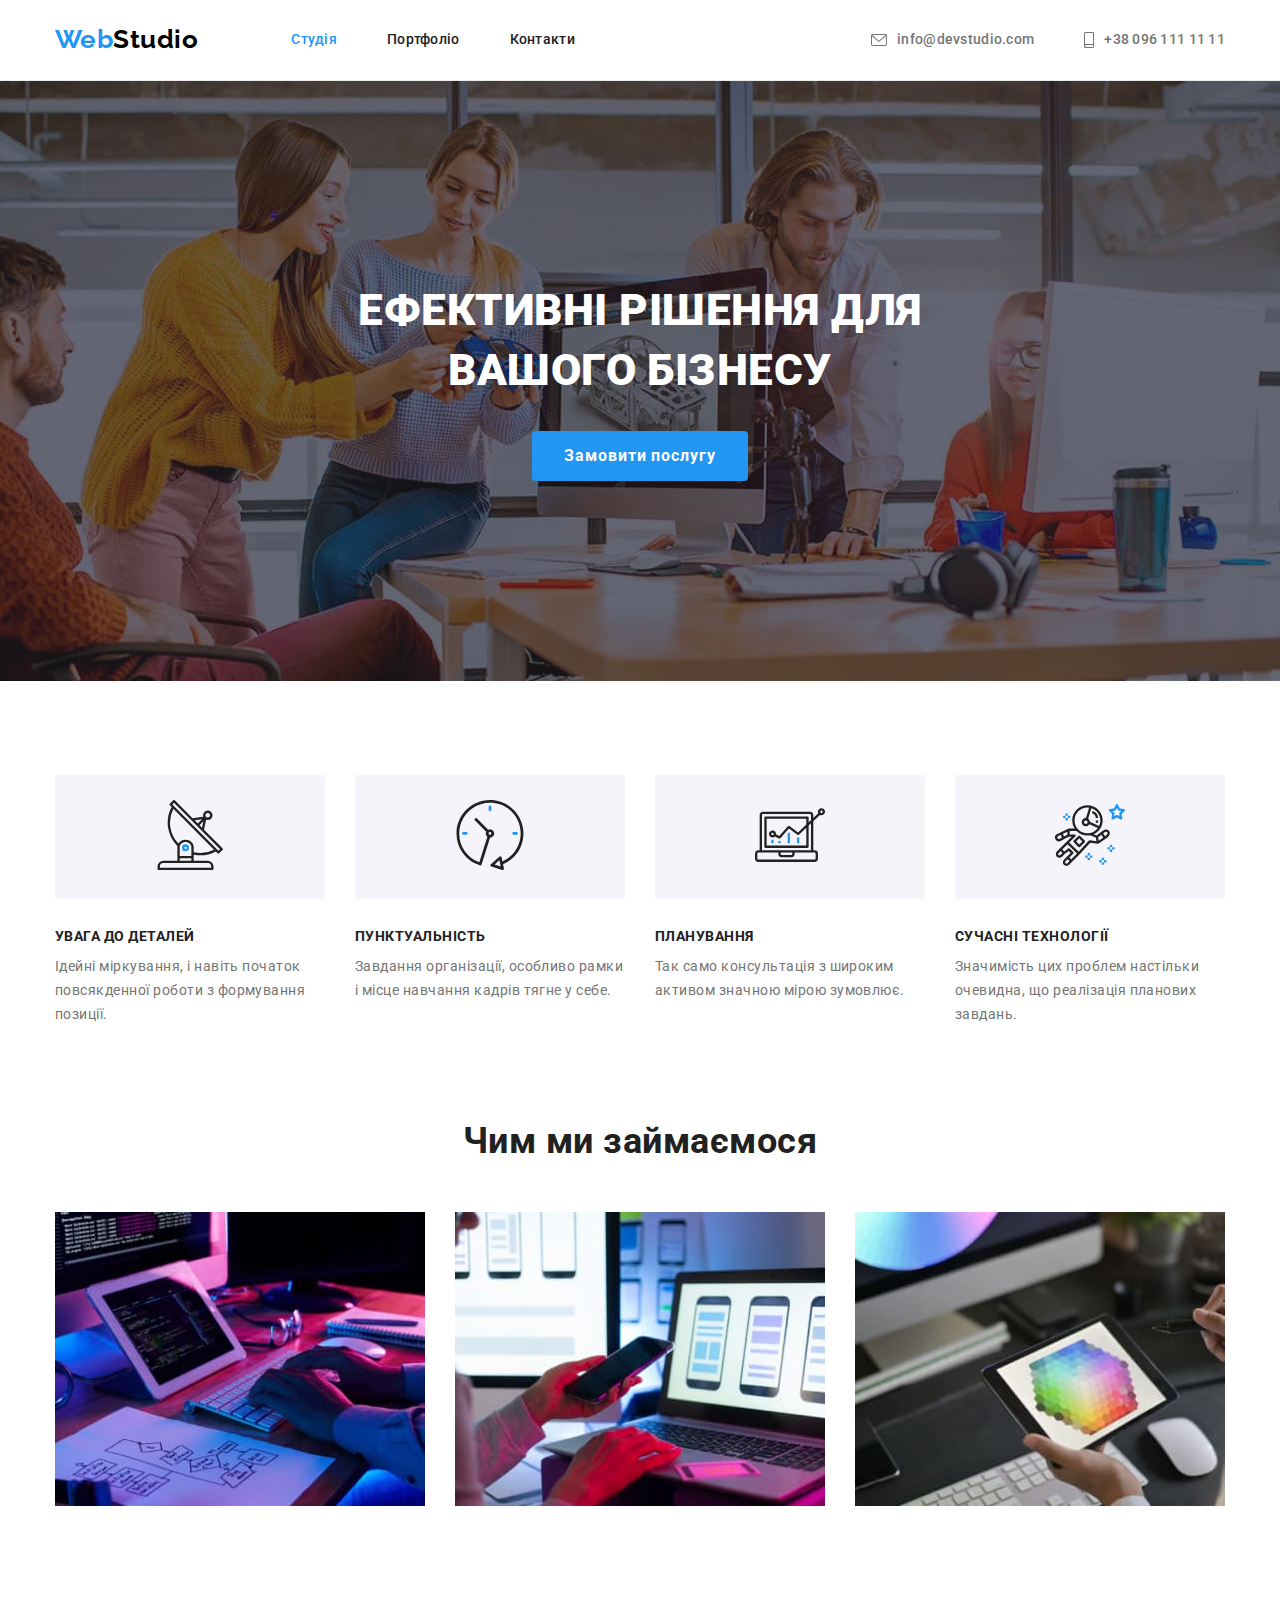
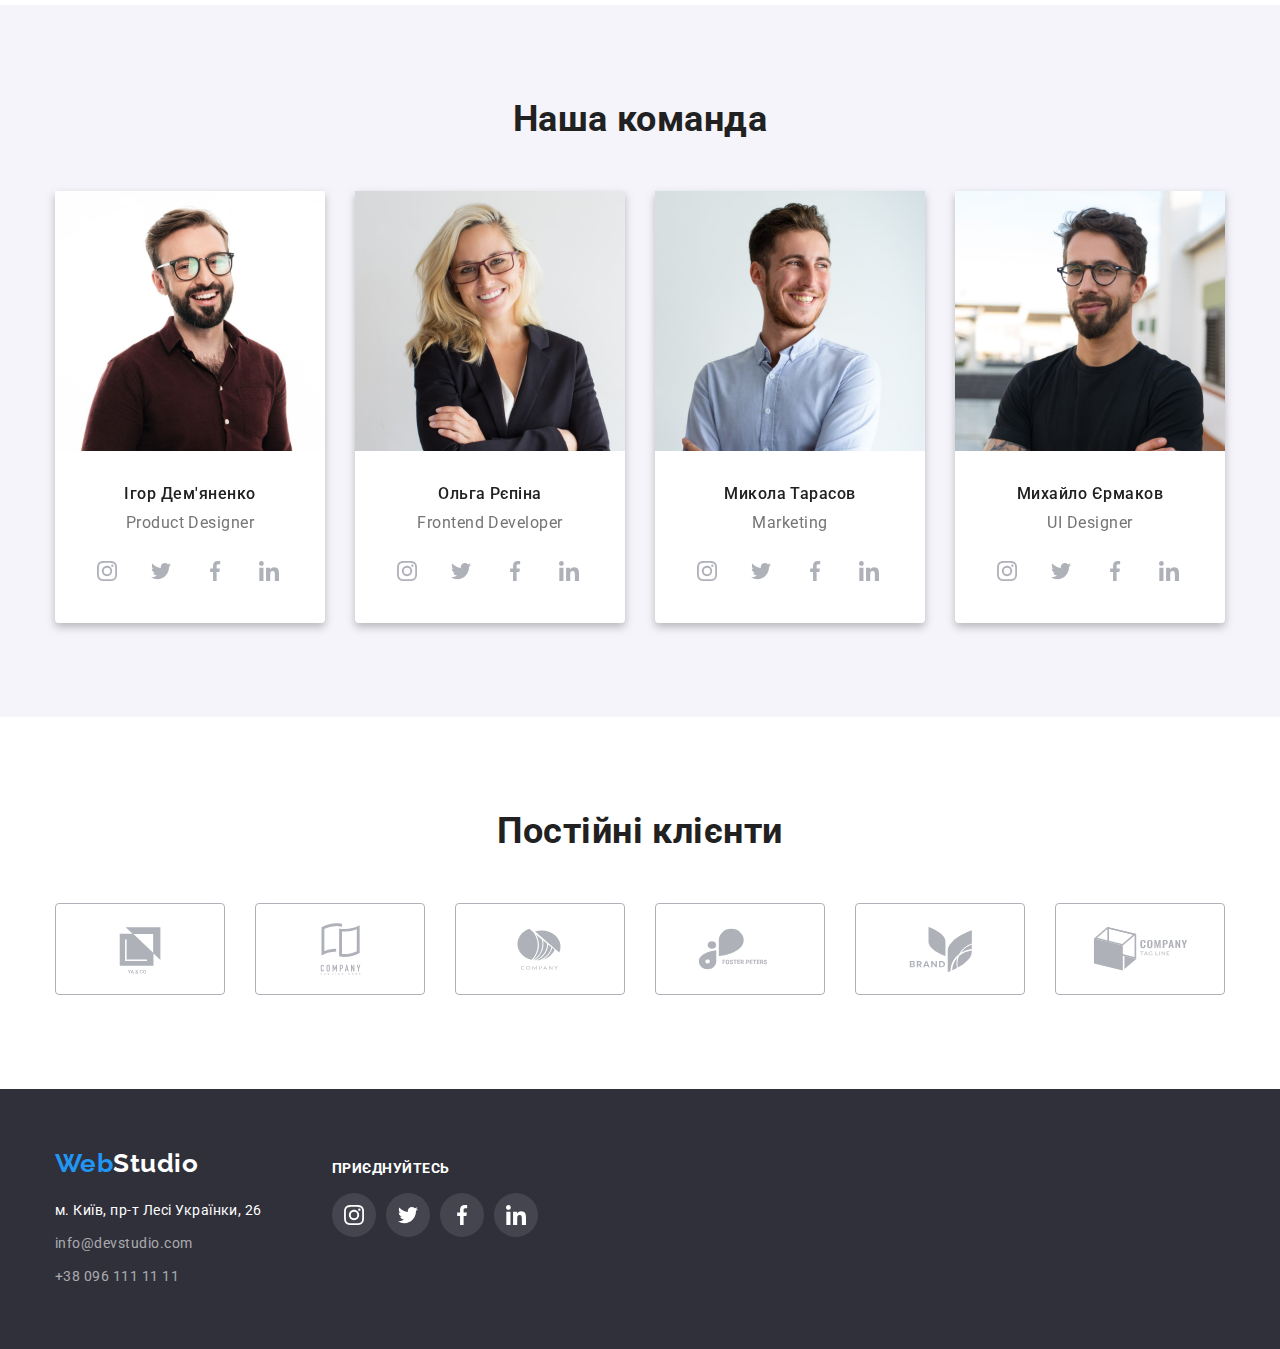
==== commit 0ea71c08: "update" ====
--- a/index.html
+++ b/index.html
@@ -1,359 +1,419 @@
 <!DOCTYPE html>
 <html lang="uk">
-<head>
-    <meta charset="UTF-8">
-    <meta http-equiv="X-UA-Compatible" content="IE=edge">
-    <meta name="viewport" content="width=device-width, initial-scale=1.0">
-    <link href="https://fonts.googleapis.com/css2?family=Raleway:wght@700&family=Roboto:wght@400;500;700;900&display=swap" rel="stylesheet">
-    <link rel="stylesheet" href="https://cdnjs.cloudflare.com/ajax/libs/modern-normalize/1.1.0/modern-normalize.min.css">
-    <link rel="stylesheet" href="./css/styles.css">
+  <head>
+    <meta charset="UTF-8" />
+    <meta http-equiv="X-UA-Compatible" content="IE=edge" />
+    <meta name="viewport" content="width=device-width, initial-scale=1.0" />
+    <link
+      href="https://fonts.googleapis.com/css2?family=Raleway:wght@700&family=Roboto:wght@400;500;700;900&display=swap"
+      rel="stylesheet"
+    />
+    <link
+      rel="stylesheet"
+      href="https://cdnjs.cloudflare.com/ajax/libs/modern-normalize/1.1.0/modern-normalize.min.css"
+    />
+    <link rel="stylesheet" href="./css/styles.css" />
     <title>Document</title>
-</head>
-<body>
+  </head>
+  <body>
     <header>
-        <div class="main-nav container">
-            <nav>
-                <a href="./index.html" class="logo">Web<span class="logo-studio">Studio</span></a>
-                <ul class="site-nav list">
-                    <li class="item"><a href="./index.html" class="nav-title current">Студія</a></li>
-                    <li class="item"><a href="./portfolio.html" class="nav-title">Портфоліо</a></li>
-                    <li class="item"><a href="" class="nav-title">Контакти</a></li>
+      <div class="main-nav container">
+        <nav>
+          <a href="./index.html" class="logo"
+            >Web<span class="logo-studio">Studio</span></a
+          >
+          <ul class="site-nav list">
+            <li class="item">
+              <a href="./index.html" class="nav-title current">Студія</a>
+            </li>
+            <li class="item">
+              <a href="./portfolio.html" class="nav-title">Портфоліо</a>
+            </li>
+            <li class="item"><a href="" class="nav-title">Контакти</a></li>
+          </ul>
+        </nav>
+        <ul class="contacts list">
+          <li class="item">
+            <a href="mailto:info@devstudio.com" class="top-contacts">
+              <svg class="icon" width="16" height="12">
+                <use href="./images/icons.svg#envelope"></use>
+              </svg>
+              info@devstudio.com
+            </a>
+          </li>
+          <li class="item">
+            <a href="tel:+380961111111" class="top-contacts">
+              <svg class="icon" width="10" height="16">
+                <use href="./images/icons.svg#smartphone"></use>
+              </svg>
+              +38 096 111 11 11
+            </a>
+          </li>
+        </ul>
+      </div>
+    </header>
+    <main>
+      <section class="section hero">
+        <h1 class="hero-title">
+          Ефективні рішення для<br />
+          вашого бізнесу
+        </h1>
+        <button type="button" class="order-btn">Замовити послугу</button>
+      </section>
+      <section class="section descr">
+        <div class="container">
+          <h2 class="hidden-descr">Опис</h2>
+          <ul class="descr-list list">
+            <li class="item">
+              <div class="icon-block">
+                <svg class="icon" width="70" height="70">
+                  <use href="./images/icons.svg#antena"></use>
+                </svg>
+              </div>
+              <h3>УВАГА ДО ДЕТАЛЕЙ</h3>
+              <p>
+                Ідейні міркування, і навіть початок повсякденної роботи з
+                формування позиції.
+              </p>
+            </li>
+            <li class="item">
+              <div class="icon-block">
+                <svg class="icon" width="70" height="70">
+                  <use href="./images/icons.svg#clock"></use>
+                </svg>
+              </div>
+              <h3>ПУНКТУАЛЬНІСТЬ</h3>
+              <p>
+                Завдання організації, особливо рамки і місце навчання кадрів
+                тягне у себе.
+              </p>
+            </li>
+            <li class="item">
+              <div class="icon-block">
+                <svg class="icon" width="70" height="70">
+                  <use href="./images/icons.svg#diagram"></use>
+                </svg>
+              </div>
+              <h3>ПЛАНУВАННЯ</h3>
+              <p>
+                Так само консультація з широким активом значною мірою зумовлює.
+              </p>
+            </li>
+            <li class="item">
+              <div class="icon-block">
+                <svg class="icon" width="70" height="70">
+                  <use href="./images/icons.svg#astronaut"></use>
+                </svg>
+              </div>
+              <h3>СУЧАСНІ ТЕХНОЛОГІЇ</h3>
+              <p>
+                Значимість цих проблем настільки очевидна, що реалізація
+                планових завдань.
+              </p>
+            </li>
+          </ul>
+        </div>
+      </section>
+      <section class="section samples">
+        <div class="container">
+          <h2>Чим ми займаємося</h2>
+          <ul class="samples-list list">
+            <li class="item">
+              <img src="./images/img1.jpg" alt="Приклад роботи 1" width="370" />
+            </li>
+            <li class="item">
+              <img src="./images/img2.jpg" alt="Приклад роботи 2" width="370" />
+            </li>
+            <li class="item">
+              <img src="./images/img3.jpg" alt="Приклад роботи 3" width="370" />
+            </li>
+          </ul>
+        </div>
+      </section>
+      <section class="section team">
+        <div class="container">
+          <h2>Наша команда</h2>
+          <ul class="team-list list">
+            <li class="item">
+              <img
+                src="./images/teamcard1.jpg"
+                alt="Ігор Дем'яненко"
+                width="270"
+              />
+              <div class="card">
+                <h3>Ігор Дем'яненко</h3>
+                <p>Product Designer</p>
+                <ul class="social list">
+                  <li>
+                    <a href="" class="sc-item" title="">
+                      <svg class="icon" width="20" height="20">
+                        <use href="./images/icons.svg#instagram"></use>
+                      </svg>
+                    </a>
+                  </li>
+                  <li>
+                    <a href="" class="sc-item" title="">
+                      <svg class="icon" width="20" height="20">
+                        <use href="./images/icons.svg#twitter"></use>
+                      </svg>
+                    </a>
+                  </li>
+                  <li>
+                    <a href="" class="sc-item" title="">
+                      <svg class="icon" width="20" height="20">
+                        <use href="./images/icons.svg#facebook"></use>
+                      </svg>
+                    </a>
+                  </li>
+                  <li>
+                    <a href="" class="sc-item" title="">
+                      <svg class="icon" width="20" height="20">
+                        <use href="./images/icons.svg#linkedin"></use>
+                      </svg>
+                    </a>
+                  </li>
                 </ul>
-            </nav>
-            <ul class="contacts list">
-                <li class="item">
-                    <a href="mailto:info@devstudio.com" class="top-contacts">
-                        <svg class="icon" width="16" height="12">
-                            <use href="./images/icons.svg#envelope"></use>
-                        </svg>
-                        info@devstudio.com
-                    </a>
-                </li>
-                <li class="item"><a href="tel:+380961111111" class="top-contacts">
-                    <svg class="icon" width="10" height="16">
-                        <use href="./images/icons.svg#smartphone"></use>
-                    </svg>
-                    +38 096 111 11 11
-                </a></li>
-            </ul>
+              </div>
+            </li>
+            <li class="item">
+              <img
+                src="./images/teamcard2.jpg"
+                alt="Ольга Рєпіна"
+                width="270"
+              />
+              <div class="card">
+                <h3>Ольга Рєпіна</h3>
+                <p>Frontend Developer</p>
+                <ul class="social list">
+                  <li>
+                    <a href="" class="sc-item" title="">
+                      <svg class="icon" width="20" height="20">
+                        <use href="./images/icons.svg#instagram"></use>
+                      </svg>
+                    </a>
+                  </li>
+                  <li>
+                    <a href="" class="sc-item" title="">
+                      <svg class="icon" width="20" height="20">
+                        <use href="./images/icons.svg#twitter"></use>
+                      </svg>
+                    </a>
+                  </li>
+                  <li>
+                    <a href="" class="sc-item" title="">
+                      <svg class="icon" width="20" height="20">
+                        <use href="./images/icons.svg#facebook"></use>
+                      </svg>
+                    </a>
+                  </li>
+                  <li>
+                    <a href="" class="sc-item" title="">
+                      <svg class="icon" width="20" height="20">
+                        <use href="./images/icons.svg#linkedin"></use>
+                      </svg>
+                    </a>
+                  </li>
+                </ul>
+              </div>
+            </li>
+            <li class="item">
+              <img
+                src="./images/teamcard3.jpg"
+                alt="Микола Тарасов"
+                width="270"
+              />
+              <div class="card">
+                <h3>Микола Тарасов</h3>
+                <p>Marketing</p>
+                <ul class="social list">
+                  <li>
+                    <a href="" class="sc-item" title="">
+                      <svg class="icon" width="20" height="20">
+                        <use href="./images/icons.svg#instagram"></use>
+                      </svg>
+                    </a>
+                  </li>
+                  <li>
+                    <a href="" class="sc-item" title="">
+                      <svg class="icon" width="20" height="20">
+                        <use href="./images/icons.svg#twitter"></use>
+                      </svg>
+                    </a>
+                  </li>
+                  <li>
+                    <a href="" class="sc-item" title="">
+                      <svg class="icon" width="20" height="20">
+                        <use href="./images/icons.svg#facebook"></use>
+                      </svg>
+                    </a>
+                  </li>
+                  <li>
+                    <a href="" class="sc-item" title="">
+                      <svg class="icon" width="20" height="20">
+                        <use href="./images/icons.svg#linkedin"></use>
+                      </svg>
+                    </a>
+                  </li>
+                </ul>
+              </div>
+            </li>
+            <li class="item">
+              <img
+                src="./images/teamcard4.jpg"
+                alt="Михайло Єрмаков"
+                width="270"
+              />
+              <div class="card">
+                <h3>Михайло Єрмаков</h3>
+                <p>UI Designer</p>
+                <ul class="social list">
+                  <li>
+                    <a href="" class="sc-item" title="">
+                      <svg class="icon" width="20" height="20">
+                        <use href="./images/icons.svg#instagram"></use>
+                      </svg>
+                    </a>
+                  </li>
+                  <li>
+                    <a href="" class="sc-item" title="">
+                      <svg class="icon" width="20" height="20">
+                        <use href="./images/icons.svg#twitter"></use>
+                      </svg>
+                    </a>
+                  </li>
+                  <li>
+                    <a href="" class="sc-item" title="">
+                      <svg class="icon" width="20" height="20">
+                        <use href="./images/icons.svg#facebook"></use>
+                      </svg>
+                    </a>
+                  </li>
+                  <li>
+                    <a href="" class="sc-item" title="">
+                      <svg class="icon" width="20" height="20">
+                        <use href="./images/icons.svg#linkedin"></use>
+                      </svg>
+                    </a>
+                  </li>
+                </ul>
+              </div>
+            </li>
+          </ul>
         </div>
-
-    </header>
-   <main>
-    <section class="section hero">
-        <h1 class="hero-title">Ефективні рішення для<br> вашого бізнесу</h1>
-        <button type="button" class="order-btn">Замовити послугу</button>
-    </section>
-    <section class="section descr">
+      </section>
+      <section class="section clients">
         <div class="container">
-            <h2 class="hidden-descr">Опис</h2>
-            <ul class="descr-list list">
-                <li class="item">
-                    <div class="icon-block">
-                        <svg class="icon" width="70" height="70">
-                            <use href="./images/icons.svg#antena"></use>
-                        </svg>
-                    </div>
-                    <h3 >УВАГА ДО ДЕТАЛЕЙ</h3>
-                    <p>Ідейні міркування, і навіть початок повсякденної роботи з формування позиції.</p>
-                </li>
-                <li class="item">
-                    <div class="icon-block">
-                        <svg class="icon" width="70" height="70">
-                            <use href="./images/icons.svg#clock"></use>
-                        </svg>
-                    </div>
-                    <h3>ПУНКТУАЛЬНІСТЬ</h3>
-                    <p>Завдання організації, особливо рамки і місце навчання кадрів тягне у себе.</p>
-                </li>
-                <li class="item">
-                    <div class="icon-block">
-                        <svg class="icon" width="70" height="70">
-                            <use href="./images/icons.svg#diagram"></use>
-                        </svg>
-                    </div>
-                    <h3>ПЛАНУВАННЯ</h3>
-                    <p>Так само консультація з широким активом значною мірою зумовлює.</p>
-                </li>
-                <li class="item">
-                    <div class="icon-block">
-                        <svg class="icon" width="70" height="70">
-                            <use href="./images/icons.svg#astronaut"></use>
-                        </svg>
-                    </div>
-                    <h3>СУЧАСНІ ТЕХНОЛОГІЇ</h3>
-                    <p>Значимість цих проблем настільки очевидна, що реалізація планових завдань.</p>
-                </li>
-            
-            </ul>
+          <h2>Постійні клієнти</h2>
+          <ul class="clients-list list">
+            <li class="item">
+              <a href="" class="thumb">
+                <svg class="icon" width="106" height="60">
+                  <use href="./images/icons.svg#client1"></use>
+                </svg>
+              </a>
+            </li>
+            <li class="item">
+              <a href="" class="thumb">
+                <svg class="icon" width="106" height="60">
+                  <use href="./images/icons.svg#client2"></use>
+                </svg>
+              </a>
+            </li>
+            <li class="item">
+              <a href="" class="thumb">
+                <svg class="icon" width="106" height="60">
+                  <use href="./images/icons.svg#client3"></use>
+                </svg>
+              </a>
+            </li>
+            <li class="item">
+              <a href="" class="thumb">
+                <svg class="icon" width="106" height="60">
+                  <use href="./images/icons.svg#client4"></use>
+                </svg>
+              </a>
+            </li>
+            <li class="item">
+              <a href="" class="thumb">
+                <svg class="icon" width="106" height="60">
+                  <use href="./images/icons.svg#client5"></use>
+                </svg>
+              </a>
+            </li>
+            <li class="item">
+              <a href="" class="thumb">
+                <svg class="icon" width="106" height="60">
+                  <use href="./images/icons.svg#client6"></use>
+                </svg>
+              </a>
+            </li>
+          </ul>
         </div>
-    </section>
-    <section class="section samples">
-        <div class="container">
-            <h2>Чим ми займаємося</h2>
-        <ul class="samples-list list">
-            <li class="item"><img src="./images/img1.jpg" alt="Приклад роботи 1" width="370"></li>
-            <li class="item"><img src="./images/img2.jpg" alt="Приклад роботи 2" width="370"></li>
-            <li class="item"><img src="./images/img3.jpg" alt="Приклад роботи 3" width="370"></li>
-        </ul>
-        </div>
-    </section>
-    <section class="section team">
-        <div class="container">
-            <h2>Наша команда</h2>
-        <ul class="team-list list">
-            <li class="item">
-                <img src="./images/teamcard1.jpg" alt="Ігор Дем'яненко" width="270">
-                <div class="card">
-                    <h3>Ігор Дем'яненко</h3> 
-                    <p>Product Designer</p>
-                    <ul class="social list">
-                        <li>
-                            <a href="" class="sc-item" title="">
-                                <svg class="icon" width="20" height="20">
-                                    <use href="./images/icons.svg#instagram"></use>
-                                </svg>
-                            </a>
-                        </li>
-                        <li>
-                            <a href="" class="sc-item" title="">
-                                <svg class="icon" width="20" height="20">
-                                    <use href="./images/icons.svg#twitter"></use>
-                                </svg>
-                            </a>
-                        </li>
-                        <li>
-                            <a href="" class="sc-item" title="">
-                                <svg class="icon" width="20" height="20">
-                                    <use href="./images/icons.svg#facebook"></use>
-                                </svg>
-                            </a>
-                        </li>
-                        <li>
-                            <a href="" class="sc-item" title="">
-                                <svg class="icon" width="20" height="20">
-                                    <use href="./images/icons.svg#linkedin"></use>
-                                </svg>
-                            </a>
-                        </li>
-                    </ul>
-                </div>
-            </li>
-            <li class="item">
-                <img src="./images/teamcard2.jpg" alt="Ольга Рєпіна" width="270">
-                <div class="card">
-                    <h3>Ольга Рєпіна</h3>
-                    <p>Frontend Developer</p>
-                    <ul class="social list">
-                        <li>
-                            <a href="" class="sc-item" title="">
-                                <svg class="icon" width="20" height="20">
-                                    <use href="./images/icons.svg#instagram"></use>
-                                </svg>
-                            </a>
-                        </li>
-                        <li>
-                            <a href="" class="sc-item" title="">
-                                <svg class="icon" width="20" height="20">
-                                    <use href="./images/icons.svg#twitter"></use>
-                                </svg>
-                            </a>
-                        </li>
-                        <li>
-                            <a href="" class="sc-item" title="">
-                                <svg class="icon" width="20" height="20">
-                                    <use href="./images/icons.svg#facebook"></use>
-                                </svg>
-                            </a>
-                        </li>
-                        <li>
-                            <a href="" class="sc-item" title="">
-                                <svg class="icon" width="20" height="20">
-                                    <use href="./images/icons.svg#linkedin"></use>
-                                </svg>
-                            </a>
-                        </li>
-                    </ul>
-                </div>
-            </li>
-            <li class="item">
-                <img src="./images/teamcard3.jpg" alt="Микола Тарасов" width="270">
-                <div class="card">
-                    <h3>Микола Тарасов</h3>
-                    <p>Marketing</p>
-                    <ul class="social list">
-                        <li>
-                            <a href="" class="sc-item" title="">
-                                <svg class="icon" width="20" height="20">
-                                    <use href="./images/icons.svg#instagram"></use>
-                                </svg>
-                            </a>
-                        </li>
-                        <li>
-                            <a href="" class="sc-item" title="">
-                                <svg class="icon" width="20" height="20">
-                                    <use href="./images/icons.svg#twitter"></use>
-                                </svg>
-                            </a>
-                        </li>
-                        <li>
-                            <a href="" class="sc-item" title="">
-                                <svg class="icon" width="20" height="20">
-                                    <use href="./images/icons.svg#facebook"></use>
-                                </svg>
-                            </a>
-                        </li>
-                        <li>
-                            <a href="" class="sc-item" title="">
-                                <svg class="icon" width="20" height="20">
-                                    <use href="./images/icons.svg#linkedin"></use>
-                                </svg>
-                            </a>
-                        </li>
-                    </ul>
-                </div>
-            </li>
-            <li class="item">
-                <img src="./images/teamcard4.jpg" alt="Михайло Єрмаков" width="270">
-                <div class="card">
-                    <h3>Михайло Єрмаков</h3>
-                    <p>UI Designer</p>
-                    <ul class="social list">
-                        <li>
-                            <a href="" class="sc-item" title="">
-                                <svg class="icon" width="20" height="20">
-                                    <use href="./images/icons.svg#instagram"></use>
-                                </svg>
-                            </a>
-                        </li>
-                        <li>
-                            <a href="" class="sc-item" title="">
-                                <svg class="icon" width="20" height="20">
-                                    <use href="./images/icons.svg#twitter"></use>
-                                </svg>
-                            </a>
-                        </li>
-                        <li>
-                            <a href="" class="sc-item" title="">
-                                <svg class="icon" width="20" height="20">
-                                    <use href="./images/icons.svg#facebook"></use>
-                                </svg>
-                            </a>
-                        </li>
-                        <li>
-                            <a href="" class="sc-item" title="">
-                                <svg class="icon" width="20" height="20">
-                                    <use href="./images/icons.svg#linkedin"></use>
-                                </svg>
-                            </a>
-                        </li>
-                    </ul>
-                </div>
-            </li>
-            
-        </ul>
-        </div>
-    </section>
-    <section class="section clients">
-        <div class="container">
-            <h2>Постійні клієнти</h2>
-        <ul class="clients-list list">
-            <li class="item">
-                <a href="" class="thumb">
-                    <svg class="icon" width="106" height="60">
-                        <use href="./images/icons.svg#client1"></use>
-                    </svg>
-                </a>
-            </li>
-            <li class="item">
-                <a href="" class="thumb">
-                    <svg class="icon" width="106" height="60">
-                        <use href="./images/icons.svg#client2"></use>
-                    </svg>
-                </a>
-            </li>
-            <li class="item">
-                <a href="" class="thumb">
-                    <svg class="icon" width="106" height="60">
-                        <use href="./images/icons.svg#client3"></use>
-                    </svg>
-                </a>
-            </li>
-            <li class="item">
-                <a href="" class="thumb">
-                    <svg class="icon" width="106" height="60">
-                        <use href="./images/icons.svg#client4"></use>
-                    </svg>
-                </a>
-            </li>
-            <li class="item">
-                <a href="" class="thumb">
-                    <svg class="icon" width="106" height="60">
-                        <use href="./images/icons.svg#client5"></use>
-                    </svg>
-                </a>
-            </li>
-            <li class="item">
-                <a href="" class="thumb">
-                    <svg class="icon" width="106" height="60">
-                        <use href="./images/icons.svg#client6"></use>
-                    </svg>
-                </a>
-            </li>
-        </ul>
-        </div>
-    </section>
-   </main>
+      </section>
+    </main>
     <footer>
-        <div class="container flex-footer">
-            
+      <div class="container flex-footer">
         <address>
-            <a href="./index.html" class="logo">Web<span class="logo-studio">Studio</span></a>
-            <ul class="list">         
-                <li><a href="https://goo.gl/maps/KLGtmUiZqjjmd39q9" target="_blank"  rel="noopener noreferrer" class="gm-adr" >м. Київ, пр-т Лесі Українки, 26</a></li>         
-                <li><a href="mailto:info@devstudio.com" class="bottom-contacts">info@devstudio.com</a></li>
-                <li><a href="tel:+380961111111" class="bottom-contacts">+38 096 111 11 11</a></li>
-            </ul>
+          <a href="./index.html" class="logo"
+            >Web<span class="logo-studio">Studio</span></a
+          >
+          <ul class="list">
+            <li>
+              <a
+                href="https://goo.gl/maps/KLGtmUiZqjjmd39q9"
+                target="_blank"
+                rel="noopener noreferrer"
+                class="gm-adr"
+                >м. Київ, пр-т Лесі Українки, 26</a
+              >
+            </li>
+            <li>
+              <a href="mailto:info@devstudio.com" class="bottom-contacts"
+                >info@devstudio.com</a
+              >
+            </li>
+            <li>
+              <a href="tel:+380961111111" class="bottom-contacts"
+                >+38 096 111 11 11</a
+              >
+            </li>
+          </ul>
         </address>
 
-
-       <div class="f-social">
-        <h2>приєднуйтесь</h2>
-        <ul class="social list">
-            <li>
-                <a href="" class="sc-item" title="">
-                    <svg class="icon" width="20" height="20">
-                        <use href="./images/icons.svg#instagram"></use>
-                    </svg>
-                </a>
-            </li>
-            <li>
-                <a href="" class="sc-item" title="">
-                    <svg class="icon" width="20" height="20">
-                        <use href="./images/icons.svg#twitter"></use>
-                    </svg>
-                </a>
-            </li>
-            <li>
-                <a href="" class="sc-item" title="">
-                    <svg class="icon" width="20" height="20">
-                        <use href="./images/icons.svg#facebook"></use>
-                    </svg>
-                </a>
-            </li>
-            <li>
-                <a href="" class="sc-item" title="">
-                    <svg class="icon" width="20" height="20">
-                        <use href="./images/icons.svg#linkedin"></use>
-                    </svg>
-                </a>
-            </li>
-        </ul>
-       </div>
+        <div class="f-social">
+          <h2>приєднуйтесь</h2>
+          <ul class="social list">
+            <li>
+              <a href="" class="sc-item" title="">
+                <svg class="icon" width="20" height="20">
+                  <use href="./images/icons.svg#instagram"></use>
+                </svg>
+              </a>
+            </li>
+            <li>
+              <a href="" class="sc-item" title="">
+                <svg class="icon" width="20" height="20">
+                  <use href="./images/icons.svg#twitter"></use>
+                </svg>
+              </a>
+            </li>
+            <li>
+              <a href="" class="sc-item" title="">
+                <svg class="icon" width="20" height="20">
+                  <use href="./images/icons.svg#facebook"></use>
+                </svg>
+              </a>
+            </li>
+            <li>
+              <a href="" class="sc-item" title="">
+                <svg class="icon" width="20" height="20">
+                  <use href="./images/icons.svg#linkedin"></use>
+                </svg>
+              </a>
+            </li>
+          </ul>
         </div>
-
+      </div>
     </footer>
-    
-    
-</body>
-</html>+  </body>
+</html>
--- a/css/styles.css
+++ b/css/styles.css
@@ -34,11 +34,6 @@
     padding-right: 15px;
 }
 
-footer .container {
-    padding-top: 60px;
-    padding-bottom: 60px;
-}
-
 header {
     border-bottom: 1px solid #ECECEC;
 }
@@ -58,11 +53,14 @@
     font-weight: 700;
     font-size: 26px;
     text-decoration: none;
+    padding-top: 24px;
+    padding-bottom: 25px;
 }
 footer .logo {
     display: inline-block;
     margin-bottom: 20px;
     margin-right: 0;
+    padding: 0;
 }
 header .logo-studio{
     color: var(--title-black-color);
@@ -339,6 +337,16 @@
 
 footer {
     background-color: var(--dark-bgr);
+    padding-top: 60px;
+    padding-bottom: 60px;
+}
+
+address li {
+    margin-bottom: 9px;
+}
+
+address li:last-child {
+    margin-bottom: 0;
 }
 
 .flex-footer {
